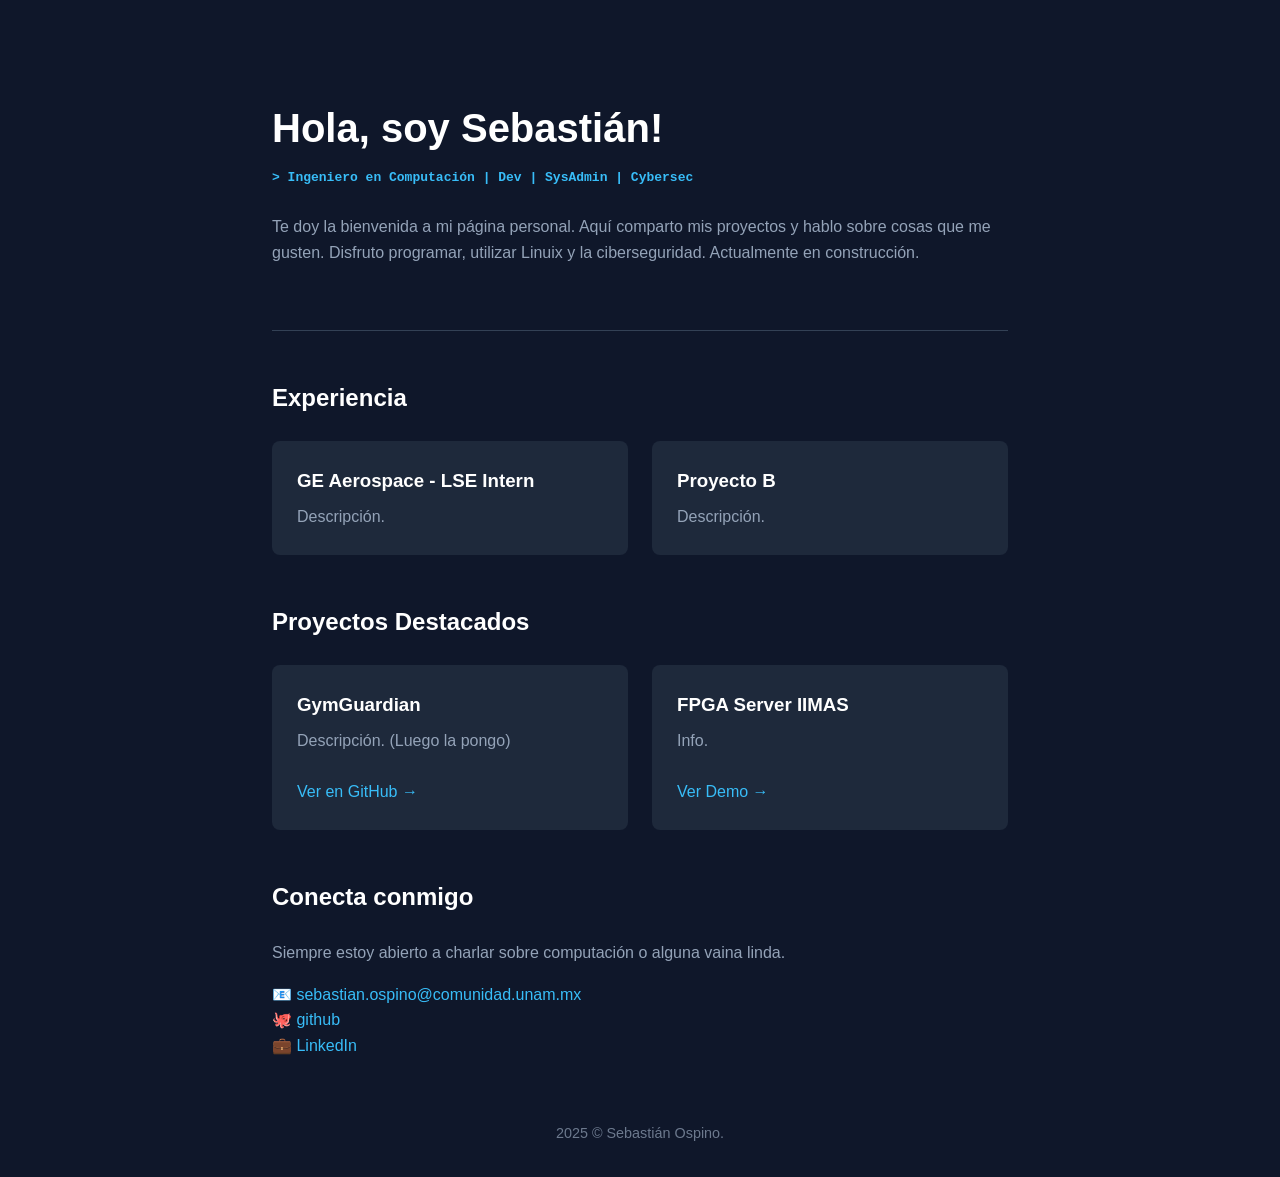
==== index.html @ 7e642c64 "Inicial" ====
<!DOCTYPE html>
<html lang="es">
<head>
    <meta charset="UTF-8">
    <meta name="viewport" content="width=device-width, initial-scale=1.0">
    <title>Mi Portafolio</title>
    <link rel="stylesheet" href="styles.css">
</head>
<body>

    <div class="container">
        <header>
            <h1>Hola, soy Sebastián!</h1>
            <p class="subtitle">> Ingeniero en Computación | Dev | SysAdmin | Cybersec</p>
            <br>
            <p>
                Te doy la bienvenida a mi página personal. Aquí comparto mis proyectos y hablo sobre cosas que me gusten.
                Disfruto programar, utilizar Linuix y la ciberseguridad.
                Actualmente en construcción.

            </p>
        </header>

        <section>
            <h2>Experiencia</h2>
            <div class="grid">
                <div class="card">
                    <h3>GE Aerospace - LSE Intern</h3>
                    <p>Descripción.</p>
              
                    
                </div>
                <div class="card">
                    <h3>Proyecto B</h3>
                    <p>Descripción.</p>
                  
                
                </div>
            </div>
        </section>

        <section>
            <h2>Proyectos Destacados</h2>
            <div class="grid">
                <div class="card">
                    <h3>GymGuardian</h3>
                    <p>Descripción. (Luego la pongo)</p>
                    <br>
                    <a href="#">Ver en GitHub →</a>
                </div>
                <div class="card">
                    <h3>FPGA Server IIMAS</h3>
                    <p>Info.</p>
                    <br>
                    <a href="#">Ver Demo →</a>
                </div>
            </div>
        </section>


        <section>
            <h2>Conecta conmigo</h2>
            <p>Siempre estoy abierto a charlar sobre computación o alguna vaina linda.</p>
            <ul style="list-style: none; margin-top: 1rem;">
                <li>📧 <a href="mailto:tu@email.com">sebastian.ospino@comunidad.unam.mx</a></li>
                <li>🐙 <a href="https://github.com/gomiten1">github</a></li>
                <li>💼 <a href="https://www.linkedin.com/in/emilio-sebastian-ospino-merida">LinkedIn</a></li>
            </ul>
        </section>

        <footer>
            <p>2025 &copy; Sebastián Ospino.</p>
        </footer>
    </div>

</body>
</html>
---- styles.css ----
:root {
    --bg-color: #0f172a;
    --text-color: #94a3b8;
    --accent-color: #38bdf8; /* Azul cyan tipo tech */
    --card-bg: #1e293b;
}

* { margin: 0; padding: 0; box-sizing: border-box; }

body {
    font-family: 'Segoe UI', Tahoma, Geneva, Verdana, sans-serif;
    background-color: var(--bg-color);
    color: var(--text-color);
    line-height: 1.6;
}

.container {
    max-width: 800px;
    margin: 0 auto;
    padding: 2rem;
}

/* Header */
header {
    padding: 4rem 0;
    border-bottom: 1px solid #334155;
}

h1 { color: white; font-size: 2.5rem; margin-bottom: 0.5rem; }
.subtitle { color: var(--accent-color); font-weight: 600; font-family: monospace; }

/* Secciones */
section { margin-top: 3rem; }
h2 { color: white; margin-bottom: 1.5rem; font-size: 1.5rem; }

/* Grid de Proyectos */
.grid {
    display: grid;
    grid-template-columns: repeat(auto-fit, minmax(250px, 1fr));
    gap: 1.5rem;
}

.card {
    background: var(--card-bg);
    padding: 1.5rem;
    border-radius: 8px;
    transition: transform 0.2s;
    border: 1px solid transparent;
}

.card:hover {
    transform: translateY(-5px);
    border-color: var(--accent-color);
}

.card h3 { color: white; margin-bottom: 0.5rem; }

/* Links */
a { color: var(--accent-color); text-decoration: none; }
a:hover { text-decoration: underline; }

/* Footer */
footer { margin-top: 4rem; text-align: center; font-size: 0.9rem; opacity: 0.7; }
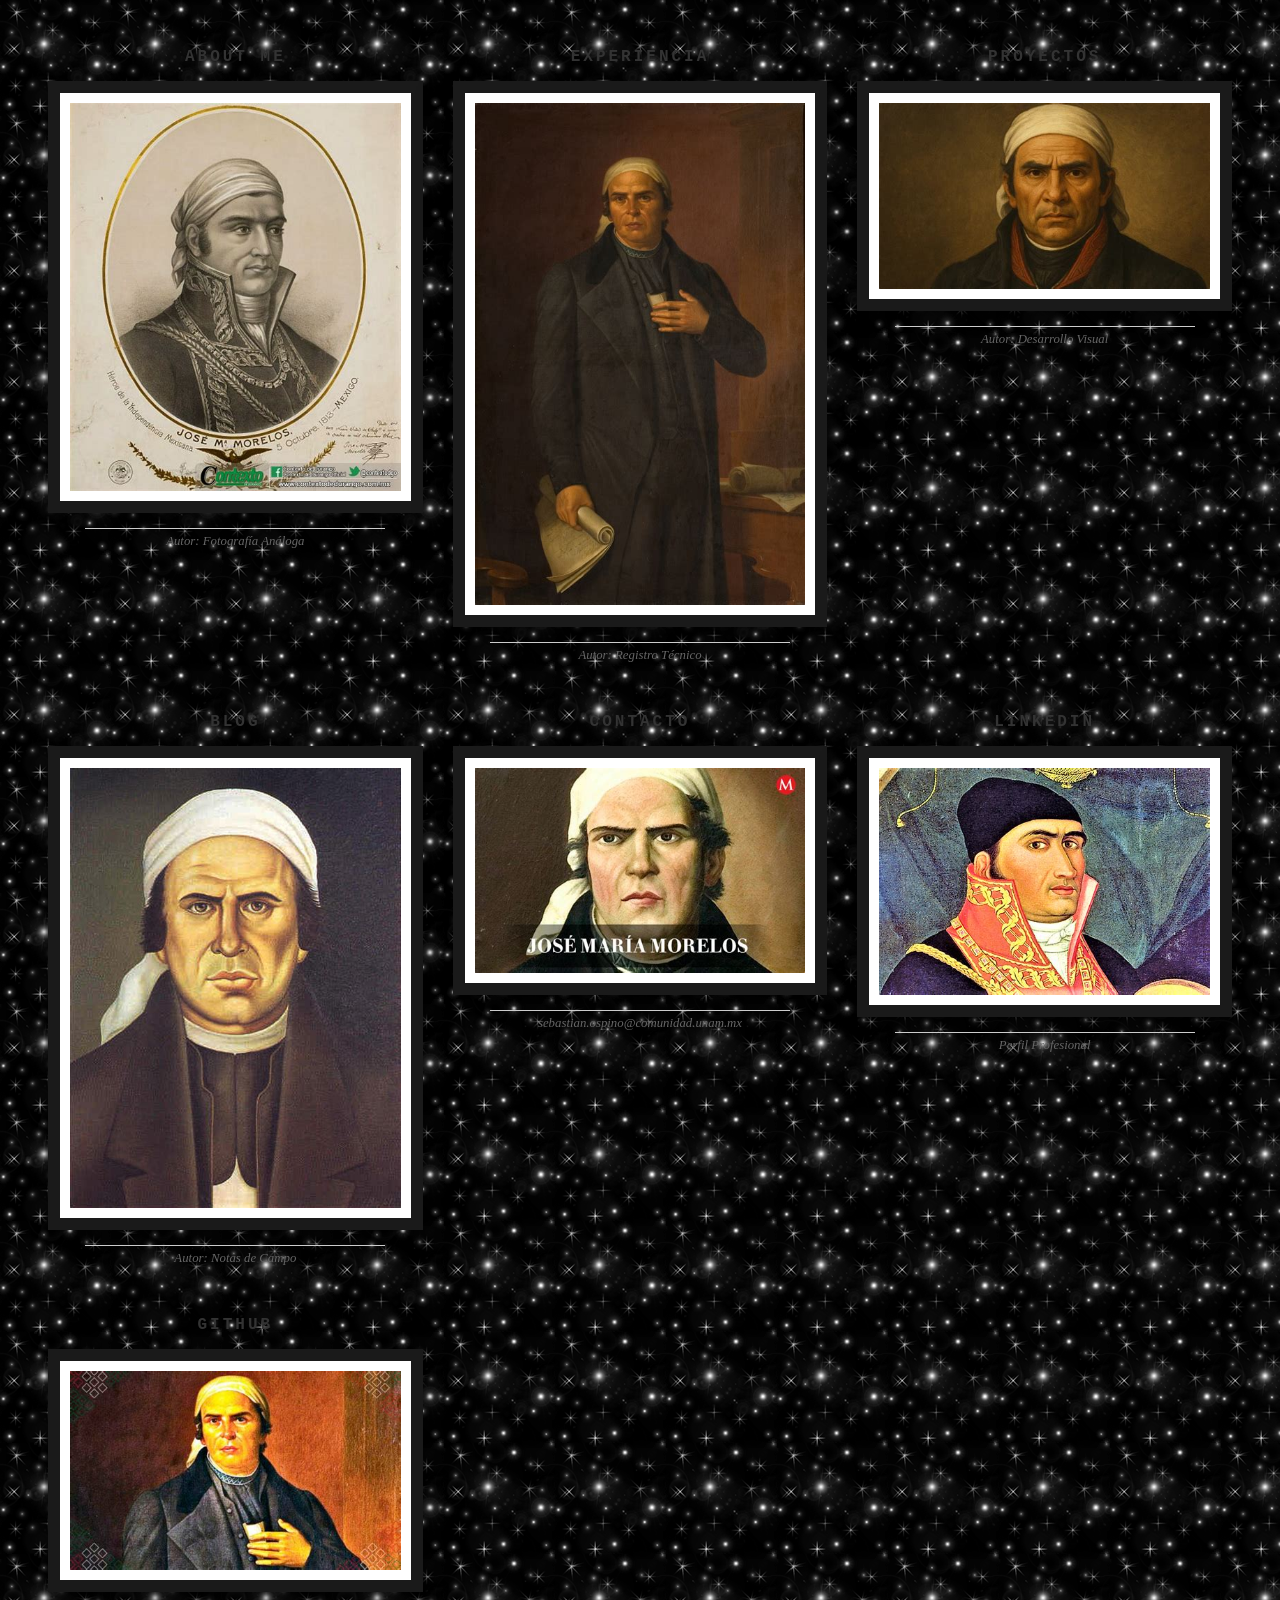
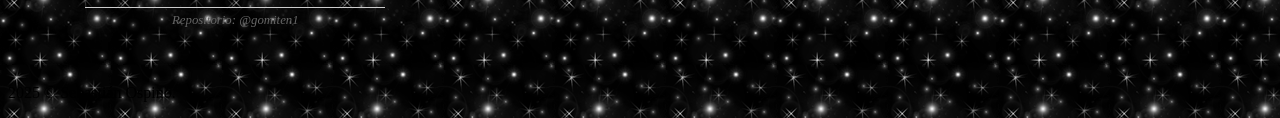
==== commit 83c199b3: "estética preem" ====
--- a/index.html
+++ b/index.html
@@ -8,70 +8,81 @@
 </head>
 <body>
 
-    <div class="container">
-        <header>
-            <h1>Hola, soy Sebastián!</h1>
-            <p class="subtitle">> Ingeniero en Computación | Dev | SysAdmin | Cybersec</p>
-            <br>
-            <p>
-                Te doy la bienvenida a mi página personal. Aquí comparto mis proyectos y hablo sobre cosas que me gusten.
-                Disfruto programar, utilizar Linuix y la ciberseguridad.
-                Actualmente en construcción.
+   
+ <div class="gallery-container">
+    
+    <div class="gallery-item" id="about-me">
+        <span class="item-title">About Me</span>
+        <div class="frame">
+            <a href="about.html"><img src="public/films/jose1.jpg" alt="jose1"></a>
+        </div>
+        <span class="item-credit">Autor: Fotografía Análoga</span>
+    </div>
 
-            </p>
-        </header>
+    <div class="gallery-item" id="experiencia">
+        <span class="item-title">Experiencia</span>
+        <div class="frame">
+            <a href="experiencia.html"><img src="public/films/jose2.jpg" alt="jose2"></a>
+        </div>
+        <span class="item-credit">Autor: Registro Técnico</span>
+    </div>
 
-        <section>
-            <h2>Experiencia</h2>
-            <div class="grid">
-                <div class="card">
-                    <h3>GE Aerospace - LSE Intern</h3>
-                    <p>Descripción.</p>
-              
-                    
-                </div>
-                <div class="card">
-                    <h3>Proyecto B</h3>
-                    <p>Descripción.</p>
-                  
-                
-                </div>
-            </div>
-        </section>
+    <div class="gallery-item" id="proyectos">
+        <span class="item-title">Proyectos</span>
+        <div class="frame">
+            <a href="proyectos.html"><img src="public/films/jose3.jpg" alt="jose3"></a>
+        </div>
+        <span class="item-credit">Autor: Desarrollo Visual</span>
+    </div>
 
-        <section>
-            <h2>Proyectos Destacados</h2>
-            <div class="grid">
-                <div class="card">
-                    <h3>GymGuardian</h3>
-                    <p>Descripción. (Luego la pongo)</p>
-                    <br>
-                    <a href="#">Ver en GitHub →</a>
-                </div>
-                <div class="card">
-                    <h3>FPGA Server IIMAS</h3>
-                    <p>Info.</p>
-                    <br>
-                    <a href="#">Ver Demo →</a>
-                </div>
-            </div>
-        </section>
+    <div class="gallery-item" id="blog">  
+        <span class="item-title">Blog</span>
+        <div class="frame">
+            <a href="blog.html"><img src="public/films/jose4.jpg" alt="jose4"></a>
+        </div>
+        <span class="item-credit">Autor: Notas de Campo</span>
+    </div>
+
+    <div class="gallery-item" id="correo">
+        <span class="item-title">Contacto</span>
+        <div class="frame">
+            <a href="mailto:sebastian.ospino@comunidad.unam.mx"><img src="public/films/jose5.jpg" alt="jose5"></a>
+        </div>
+        <span class="item-credit">sebastian.ospino@comunidad.unam.mx</span>
+    </div>
+
+    <div class="gallery-item" id="linkedin">
+        <span class="item-title">LinkedIn</span>
+        <div class="frame">
+            <a href="https://www.linkedin.com/in/emilio-sebastian-ospino-merida"><img src="public/films/jose6.jpg" alt="jose6"></a>
+        </div>
+        <span class="item-credit">Perfil Profesional</span>
+    </div>
+
+    <div class="gallery-item" id="github">
+        <span class="item-title">GitHub</span>
+        <div class="frame">
+            <a href="https://github.com/gomiten1"><img src="public/films/jose7.jpg" alt="jose7"></a>
+        </div>
+        <span class="item-credit">Repositorio: @gomiten1</span>
+    </div>
+
+</div>
 
 
-        <section>
-            <h2>Conecta conmigo</h2>
-            <p>Siempre estoy abierto a charlar sobre computación o alguna vaina linda.</p>
-            <ul style="list-style: none; margin-top: 1rem;">
-                <li>📧 <a href="mailto:tu@email.com">sebastian.ospino@comunidad.unam.mx</a></li>
-                <li>🐙 <a href="https://github.com/gomiten1">github</a></li>
-                <li>💼 <a href="https://www.linkedin.com/in/emilio-sebastian-ospino-merida">LinkedIn</a></li>
-            </ul>
-        </section>
+    
 
-        <footer>
-            <p>2025 &copy; Sebastián Ospino.</p>
-        </footer>
-    </div>
+    
+
+    
+
+
+   
+
+    <footer>
+        <p>2025 &copy; Sebastián Ospino.</p>
+    </footer>
+
 
 </body>
 </html>
--- a/styles.css
+++ b/styles.css
@@ -1,63 +1,56 @@
-:root {
-    --bg-color: #0f172a;
-    --text-color: #94a3b8;
-    --accent-color: #38bdf8; /* Azul cyan tipo tech */
-    --card-bg: #1e293b;
+body {
+  background-image: url('public/bg/stars.gif');
 }
 
-* { margin: 0; padding: 0; box-sizing: border-box; }
-
-body {
-    font-family: 'Segoe UI', Tahoma, Geneva, Verdana, sans-serif;
-    background-color: var(--bg-color);
-    color: var(--text-color);
-    line-height: 1.6;
+.gallery-container {
+    display: grid;
+    /* Crea columnas de al menos 280px. Si hay espacio, pone más por fila. */
+    grid-template-columns: repeat(auto-fill, minmax(280px, 1fr)); 
+    gap: 50px 30px; /* 50px de separación entre filas, 30px entre columnas */
+    padding: 40px;
+    justify-items: center;
 }
 
-.container {
-    max-width: 800px;
-    margin: 0 auto;
-    padding: 2rem;
+.gallery-item {
+    display: flex;
+    flex-direction: column;
+    align-items: center;
+    width: 100%;
 }
 
-/* Header */
-header {
-    padding: 4rem 0;
-    border-bottom: 1px solid #334155;
+/* Título de la página arriba */
+.item-title {
+    font-family: 'Courier New', Courier, monospace; /* Estilo máquina de escribir/museo */
+    font-weight: bold;
+    text-transform: uppercase;
+    margin-bottom: 15px;
+    letter-spacing: 3px;
+    color: #333;
 }
 
-h1 { color: white; font-size: 2.5rem; margin-bottom: 0.5rem; }
-.subtitle { color: var(--accent-color); font-weight: 600; font-family: monospace; }
-
-/* Secciones */
-section { margin-top: 3rem; }
-h2 { color: white; margin-bottom: 1.5rem; font-size: 1.5rem; }
-
-/* Grid de Proyectos */
-.grid {
-    display: grid;
-    grid-template-columns: repeat(auto-fit, minmax(250px, 1fr));
-    gap: 1.5rem;
+/* El marco "Museo" */
+.frame {
+    border: 12px solid #1a1a1a; /* Marco sólido oscuro */
+    background: #fff;
+    padding: 10px; /* Espacio blanco entre la foto y el marco */
+    box-shadow: 0 15px 35px rgba(0,0,0,0.4);
+    line-height: 0; /* Quita espacios extra debajo de la imagen */
 }
 
-.card {
-    background: var(--card-bg);
-    padding: 1.5rem;
-    border-radius: 8px;
-    transition: transform 0.2s;
-    border: 1px solid transparent;
+.frame img {
+    width: 100%;
+    height: auto;
+    display: block;
 }
 
-.card:hover {
-    transform: translateY(-5px);
-    border-color: var(--accent-color);
-}
-
-.card h3 { color: white; margin-bottom: 0.5rem; }
-
-/* Links */
-a { color: var(--accent-color); text-decoration: none; }
-a:hover { text-decoration: underline; }
-
-/* Footer */
-footer { margin-top: 4rem; text-align: center; font-size: 0.9rem; opacity: 0.7; }
+/* Crédito abajo */
+.item-credit {
+    margin-top: 15px;
+    font-size: 0.8rem;
+    color: #666;
+    font-style: italic;
+    border-top: 1px solid #ccc; /* Una línea sutil para separar */
+    padding-top: 5px;
+    width: 80%;
+    text-align: center;
+}
